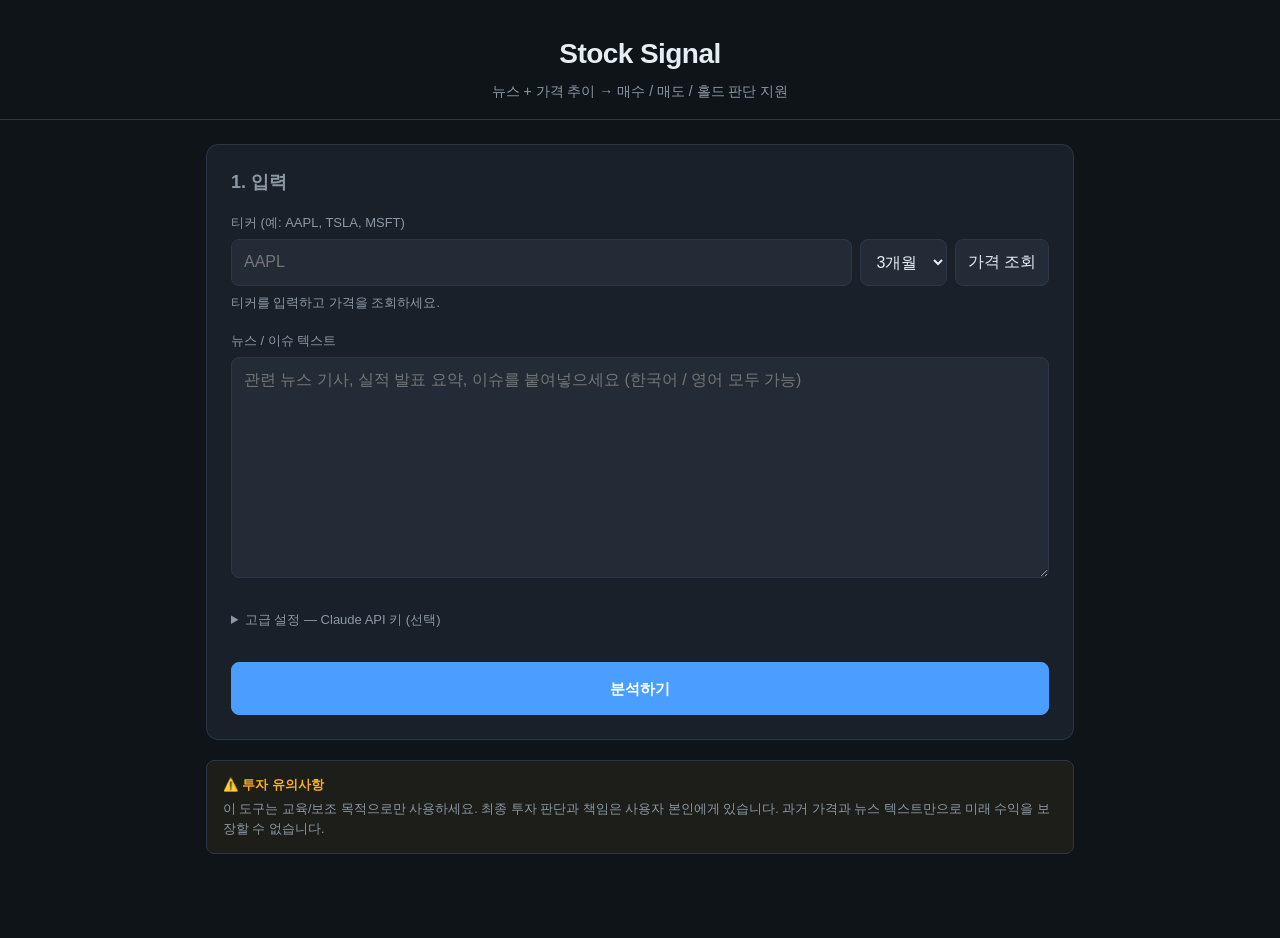
==== stock-app/index.html @ 74fdb63a "Add stock-app scaffolding; move history app into history-app/ - stock-app/: 티커 자동 조회(Yahoo Finance +" ====
<!DOCTYPE html>
<html lang="ko">
<head>
  <meta charset="UTF-8" />
  <meta name="viewport" content="width=device-width, initial-scale=1.0" />
  <title>Stock Signal — 매수/매도/홀드 판단 도우미</title>
  <link rel="stylesheet" href="styles.css" />
</head>
<body>
  <header class="site-header">
    <h1>Stock Signal</h1>
    <p class="tagline">뉴스 + 가격 추이 → 매수 / 매도 / 홀드 판단 지원</p>
  </header>

  <main class="container">
    <section class="card" id="input-card">
      <h2>1. 입력</h2>

      <div class="field">
        <label for="ticker">티커 (예: AAPL, TSLA, MSFT)</label>
        <div class="row">
          <input id="ticker" type="text" placeholder="AAPL" autocomplete="off" />
          <select id="range">
            <option value="1mo">1개월</option>
            <option value="3mo" selected>3개월</option>
            <option value="6mo">6개월</option>
            <option value="1y">1년</option>
          </select>
          <button id="fetch-btn" type="button">가격 조회</button>
        </div>
        <p class="hint" id="price-status">티커를 입력하고 가격을 조회하세요.</p>
      </div>

      <div class="field" id="price-preview" hidden>
        <label>가격 요약</label>
        <div class="price-summary" id="price-summary"></div>
      </div>

      <div class="field">
        <label for="news">뉴스 / 이슈 텍스트</label>
        <textarea id="news" rows="8" placeholder="관련 뉴스 기사, 실적 발표 요약, 이슈를 붙여넣으세요 (한국어 / 영어 모두 가능)"></textarea>
      </div>

      <details class="field">
        <summary>고급 설정 — Claude API 키 (선택)</summary>
        <p class="hint">
          API 키가 있으면 규칙 기반 신호에 더해 Claude의 독립 판단을 앙상블합니다.
          키는 브라우저 localStorage에만 저장되며 Anthropic 이외 어디에도 전송되지 않습니다.
          <a href="https://console.anthropic.com/settings/keys" target="_blank" rel="noopener">API 키 발급</a>
        </p>
        <div class="row">
          <input id="api-key" type="password" placeholder="sk-ant-..." autocomplete="off" />
          <select id="model">
            <option value="claude-haiku-4-5-20251001" selected>Haiku 4.5 (빠름/저렴)</option>
            <option value="claude-sonnet-5">Sonnet 5 (더 정밀)</option>
          </select>
          <button id="save-key-btn" type="button" class="secondary">저장</button>
          <button id="clear-key-btn" type="button" class="secondary">삭제</button>
        </div>
        <p class="hint" id="key-status"></p>
      </details>

      <button id="analyze-btn" type="button" class="primary big">분석하기</button>
    </section>

    <section class="card" id="result-card" hidden>
      <h2>2. 결과</h2>

      <div id="final-verdict" class="verdict"></div>

      <div class="two-col">
        <div class="engine-block" id="rule-block">
          <h3>규칙 기반 신호</h3>
          <div class="engine-signal" id="rule-signal"></div>
          <ul class="reasons" id="rule-reasons"></ul>
        </div>
        <div class="engine-block" id="claude-block">
          <h3>Claude 판단</h3>
          <div class="engine-signal" id="claude-signal"></div>
          <div class="reasons" id="claude-reasons"></div>
        </div>
      </div>

      <details class="field">
        <summary>기술적 지표 원본값</summary>
        <div id="raw-indicators"></div>
      </details>
    </section>

    <section class="disclaimer">
      <strong>⚠️ 투자 유의사항</strong>
      이 도구는 교육/보조 목적으로만 사용하세요. 최종 투자 판단과 책임은 사용자 본인에게 있습니다.
      과거 가격과 뉴스 텍스트만으로 미래 수익을 보장할 수 없습니다.
    </section>
  </main>

  <script src="app.js"></script>
</body>
</html>
---- stock-app/styles.css ----
:root {
  --bg: #0f1419;
  --panel: #1a2029;
  --panel-2: #232b37;
  --border: #2d3646;
  --text: #e6edf3;
  --muted: #8b98a5;
  --accent: #4a9eff;
  --buy: #00c853;
  --sell: #ff3b30;
  --hold: #ffb020;
  --danger: #ff3b30;
}

* { box-sizing: border-box; }

body {
  margin: 0;
  font-family: -apple-system, BlinkMacSystemFont, "Segoe UI", "Noto Sans KR", Roboto, sans-serif;
  background: var(--bg);
  color: var(--text);
  line-height: 1.55;
}

.site-header {
  padding: 32px 20px 16px;
  text-align: center;
  border-bottom: 1px solid var(--border);
}

.site-header h1 {
  margin: 0;
  font-size: 28px;
  letter-spacing: -0.02em;
}

.tagline {
  margin: 6px 0 0;
  color: var(--muted);
  font-size: 14px;
}

.container {
  max-width: 900px;
  margin: 24px auto;
  padding: 0 16px 60px;
}

.card {
  background: var(--panel);
  border: 1px solid var(--border);
  border-radius: 12px;
  padding: 24px;
  margin-bottom: 20px;
}

.card h2 {
  margin: 0 0 16px;
  font-size: 18px;
  color: var(--muted);
  font-weight: 600;
}

.field {
  margin-bottom: 18px;
}

.field label {
  display: block;
  font-size: 13px;
  color: var(--muted);
  margin-bottom: 6px;
}

.row {
  display: flex;
  gap: 8px;
  flex-wrap: wrap;
}

.row > * { flex: 0 0 auto; }
.row > input[type="text"],
.row > input[type="password"] { flex: 1 1 200px; min-width: 0; }

input, select, textarea, button {
  font: inherit;
  color: var(--text);
  background: var(--panel-2);
  border: 1px solid var(--border);
  border-radius: 8px;
  padding: 10px 12px;
  outline: none;
}

input:focus, select:focus, textarea:focus {
  border-color: var(--accent);
}

textarea {
  width: 100%;
  resize: vertical;
  font-family: inherit;
}

button {
  cursor: pointer;
  background: var(--panel-2);
  transition: background 0.15s, transform 0.05s;
}

button:hover { background: #2c3748; }
button:active { transform: translateY(1px); }
button:disabled { opacity: 0.5; cursor: not-allowed; }

button.primary {
  background: var(--accent);
  color: #fff;
  border-color: var(--accent);
  font-weight: 600;
}
button.primary:hover { background: #3a8ae0; }

button.secondary {
  background: transparent;
}

button.big {
  width: 100%;
  padding: 14px;
  font-size: 15px;
  margin-top: 8px;
}

.hint {
  margin: 8px 0 0;
  color: var(--muted);
  font-size: 12.5px;
}

.hint a { color: var(--accent); }

.price-summary {
  background: var(--panel-2);
  border: 1px solid var(--border);
  border-radius: 8px;
  padding: 12px 14px;
  font-family: ui-monospace, "SF Mono", Menlo, monospace;
  font-size: 13px;
  white-space: pre-wrap;
}

.verdict {
  padding: 20px;
  border-radius: 10px;
  text-align: center;
  margin-bottom: 20px;
  border: 1px solid var(--border);
  background: var(--panel-2);
}

.verdict .label {
  font-size: 12px;
  color: var(--muted);
  text-transform: uppercase;
  letter-spacing: 0.08em;
}

.verdict .signal {
  font-size: 40px;
  font-weight: 700;
  margin: 6px 0;
  letter-spacing: -0.01em;
}

.verdict .confidence {
  font-size: 14px;
  color: var(--muted);
}

.verdict .summary-line {
  margin-top: 10px;
  font-size: 14px;
  color: var(--text);
}

.signal.buy, .engine-signal.buy { color: var(--buy); }
.signal.sell, .engine-signal.sell { color: var(--sell); }
.signal.hold, .engine-signal.hold { color: var(--hold); }

.two-col {
  display: grid;
  grid-template-columns: 1fr 1fr;
  gap: 16px;
  margin-bottom: 16px;
}

@media (max-width: 640px) {
  .two-col { grid-template-columns: 1fr; }
}

.engine-block {
  background: var(--panel-2);
  border: 1px solid var(--border);
  border-radius: 10px;
  padding: 16px;
}

.engine-block h3 {
  margin: 0 0 10px;
  font-size: 14px;
  color: var(--muted);
  font-weight: 600;
}

.engine-signal {
  font-size: 22px;
  font-weight: 700;
  margin-bottom: 8px;
}

.reasons {
  margin: 8px 0 0;
  padding-left: 18px;
  font-size: 13.5px;
  color: var(--text);
}

.reasons li { margin-bottom: 4px; }

.disclaimer {
  border: 1px solid var(--border);
  border-radius: 8px;
  padding: 14px 16px;
  background: rgba(255, 176, 32, 0.06);
  color: var(--muted);
  font-size: 12.5px;
  line-height: 1.6;
}

.disclaimer strong { display: block; color: var(--hold); margin-bottom: 4px; }

details summary {
  cursor: pointer;
  color: var(--muted);
  font-size: 13px;
  padding: 6px 0;
  user-select: none;
}
details[open] summary { margin-bottom: 8px; }

#raw-indicators {
  font-family: ui-monospace, "SF Mono", Menlo, monospace;
  font-size: 12px;
  background: var(--panel-2);
  border: 1px solid var(--border);
  border-radius: 8px;
  padding: 12px;
  white-space: pre-wrap;
}

.error {
  color: var(--danger);
  font-size: 13px;
  margin-top: 8px;
}
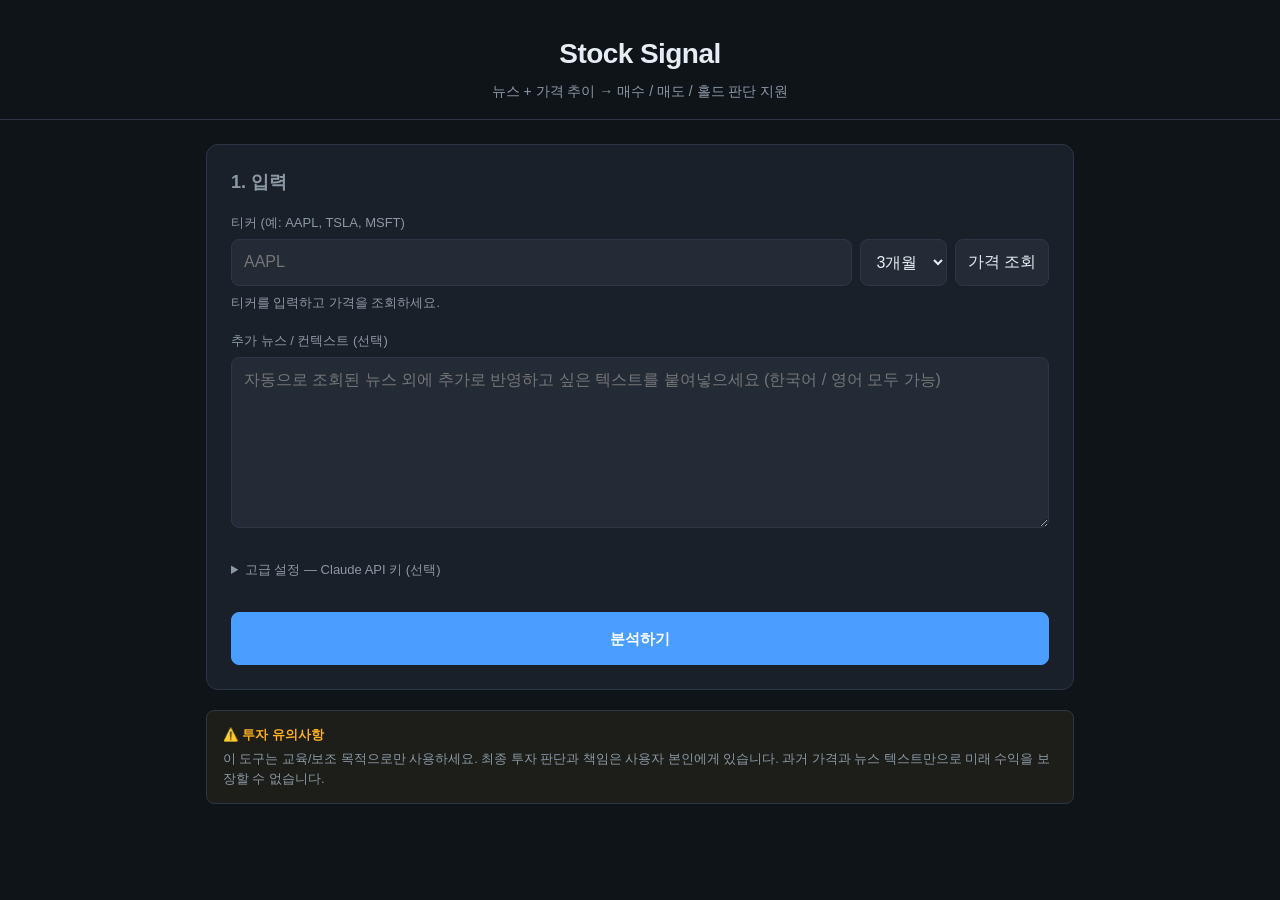
==== commit ffebcdc7: "Add candlestick chart, auto news, fundamental stats + Pages deploy - 라인 → 캔들스틱 차트로 변경 (OHLC), SMA 색상" ====
--- a/stock-app/index.html
+++ b/stock-app/index.html
@@ -36,9 +36,36 @@
         <div class="price-summary" id="price-summary"></div>
       </div>
 
+      <div class="field" id="chart-container" hidden>
+        <label>가격 & 지표 차트</label>
+        <div class="chart-wrapper">
+          <svg id="price-chart" viewBox="0 0 800 360" xmlns="http://www.w3.org/2000/svg" role="img" aria-label="가격 및 지표 차트"></svg>
+        </div>
+        <div class="chart-legend">
+          <span class="legend-item"><span class="dot" style="background: var(--accent)"></span>종가</span>
+          <span class="legend-item"><span class="dot" style="background: #38bdf8"></span>SMA20</span>
+          <span class="legend-item"><span class="dot" style="background: #fbbf24"></span>SMA50</span>
+          <span class="legend-item"><span class="dot" style="background: var(--buy)"></span>상승 캔들</span>
+          <span class="legend-item"><span class="dot" style="background: var(--sell)"></span>하락 캔들</span>
+          <span class="legend-item"><span class="dot" style="background: #a78bfa"></span>RSI(14)</span>
+        </div>
+      </div>
+
+      <div class="field" id="stats-card" hidden>
+        <label>핵심 지표 (자동 조회)</label>
+        <div class="news-status" id="stats-status"></div>
+        <div class="stats-grid" id="stats-grid"></div>
+      </div>
+
+      <div class="field" id="auto-news" hidden>
+        <label>관련 뉴스 (자동 조회)</label>
+        <div class="news-status" id="news-auto-status"></div>
+        <ul class="news-list" id="news-list"></ul>
+      </div>
+
       <div class="field">
-        <label for="news">뉴스 / 이슈 텍스트</label>
-        <textarea id="news" rows="8" placeholder="관련 뉴스 기사, 실적 발표 요약, 이슈를 붙여넣으세요 (한국어 / 영어 모두 가능)"></textarea>
+        <label for="news">추가 뉴스 / 컨텍스트 (선택)</label>
+        <textarea id="news" rows="6" placeholder="자동으로 조회된 뉴스 외에 추가로 반영하고 싶은 텍스트를 붙여넣으세요 (한국어 / 영어 모두 가능)"></textarea>
       </div>
 
       <details class="field">
--- a/stock-app/styles.css
+++ b/stock-app/styles.css
@@ -263,3 +263,123 @@
   font-size: 13px;
   margin-top: 8px;
 }
+
+.chart-wrapper {
+  background: var(--panel-2);
+  border: 1px solid var(--border);
+  border-radius: 8px;
+  padding: 8px 6px 4px;
+  overflow: hidden;
+}
+.chart-wrapper svg { width: 100%; height: auto; display: block; }
+.chart-wrapper .grid { stroke: var(--border); stroke-width: 1; }
+.chart-wrapper .grid.ref { stroke: #3a4655; stroke-dasharray: 3 3; }
+.chart-wrapper .axis-divider { stroke: var(--border); stroke-width: 1; }
+.chart-wrapper .line {
+  fill: none;
+  stroke-width: 1.6;
+  stroke-linejoin: round;
+  stroke-linecap: round;
+  vector-effect: non-scaling-stroke;
+}
+.chart-wrapper .line.price { stroke: var(--accent); stroke-width: 2; }
+.chart-wrapper .line.sma20 { stroke: #38bdf8; stroke-dasharray: 4 3; }
+.chart-wrapper .line.sma50 { stroke: #fbbf24; stroke-dasharray: 5 4; }
+.chart-wrapper .line.rsi { stroke: #a78bfa; }
+.chart-wrapper .last-point { fill: var(--accent); stroke: var(--bg); stroke-width: 2; }
+.chart-wrapper .wick { stroke-width: 1; }
+.chart-wrapper .wick.candle-bull { stroke: var(--buy); }
+.chart-wrapper .wick.candle-bear { stroke: var(--sell); }
+.chart-wrapper .body.candle-bull { fill: var(--buy); }
+.chart-wrapper .body.candle-bear { fill: var(--sell); }
+.chart-wrapper .y-label,
+.chart-wrapper .x-label,
+.chart-wrapper .section-label {
+  fill: var(--muted);
+  font-size: 10px;
+  font-family: ui-monospace, "SF Mono", Menlo, monospace;
+}
+
+.chart-legend {
+  display: flex;
+  gap: 14px;
+  flex-wrap: wrap;
+  margin-top: 8px;
+  font-size: 12px;
+  color: var(--muted);
+}
+.chart-legend .legend-item { display: inline-flex; align-items: center; }
+.chart-legend .dot {
+  display: inline-block;
+  width: 10px;
+  height: 10px;
+  border-radius: 50%;
+  margin-right: 5px;
+}
+
+.news-status {
+  font-size: 12.5px;
+  color: var(--muted);
+  margin-bottom: 8px;
+}
+.news-list {
+  list-style: none;
+  padding: 0;
+  margin: 0;
+  max-height: 260px;
+  overflow-y: auto;
+  background: var(--panel-2);
+  border: 1px solid var(--border);
+  border-radius: 8px;
+}
+.news-list li {
+  padding: 10px 12px;
+  border-bottom: 1px solid var(--border);
+  font-size: 13px;
+  line-height: 1.45;
+}
+.news-list li:last-child { border-bottom: none; }
+.news-list a {
+  color: var(--text);
+  text-decoration: none;
+}
+.news-list a:hover { color: var(--accent); text-decoration: underline; }
+.news-list .news-meta {
+  display: block;
+  margin-top: 4px;
+  color: var(--muted);
+  font-size: 11.5px;
+}
+
+.stats-grid {
+  display: grid;
+  grid-template-columns: repeat(auto-fill, minmax(140px, 1fr));
+  gap: 8px;
+  background: var(--panel-2);
+  border: 1px solid var(--border);
+  border-radius: 8px;
+  padding: 12px;
+}
+.stats-grid .stat {
+  padding: 6px 8px;
+  border-radius: 6px;
+}
+.stats-grid .stat-label {
+  font-size: 11px;
+  color: var(--muted);
+  text-transform: uppercase;
+  letter-spacing: 0.04em;
+  margin-bottom: 2px;
+}
+.stats-grid .stat-value {
+  font-size: 15px;
+  font-weight: 600;
+  color: var(--text);
+}
+.stats-grid .stat-value .up { color: var(--buy); }
+.stats-grid .stat-value .down { color: var(--sell); }
+.stats-grid .stat-hint {
+  font-size: 11px;
+  color: var(--muted);
+  margin-top: 1px;
+}
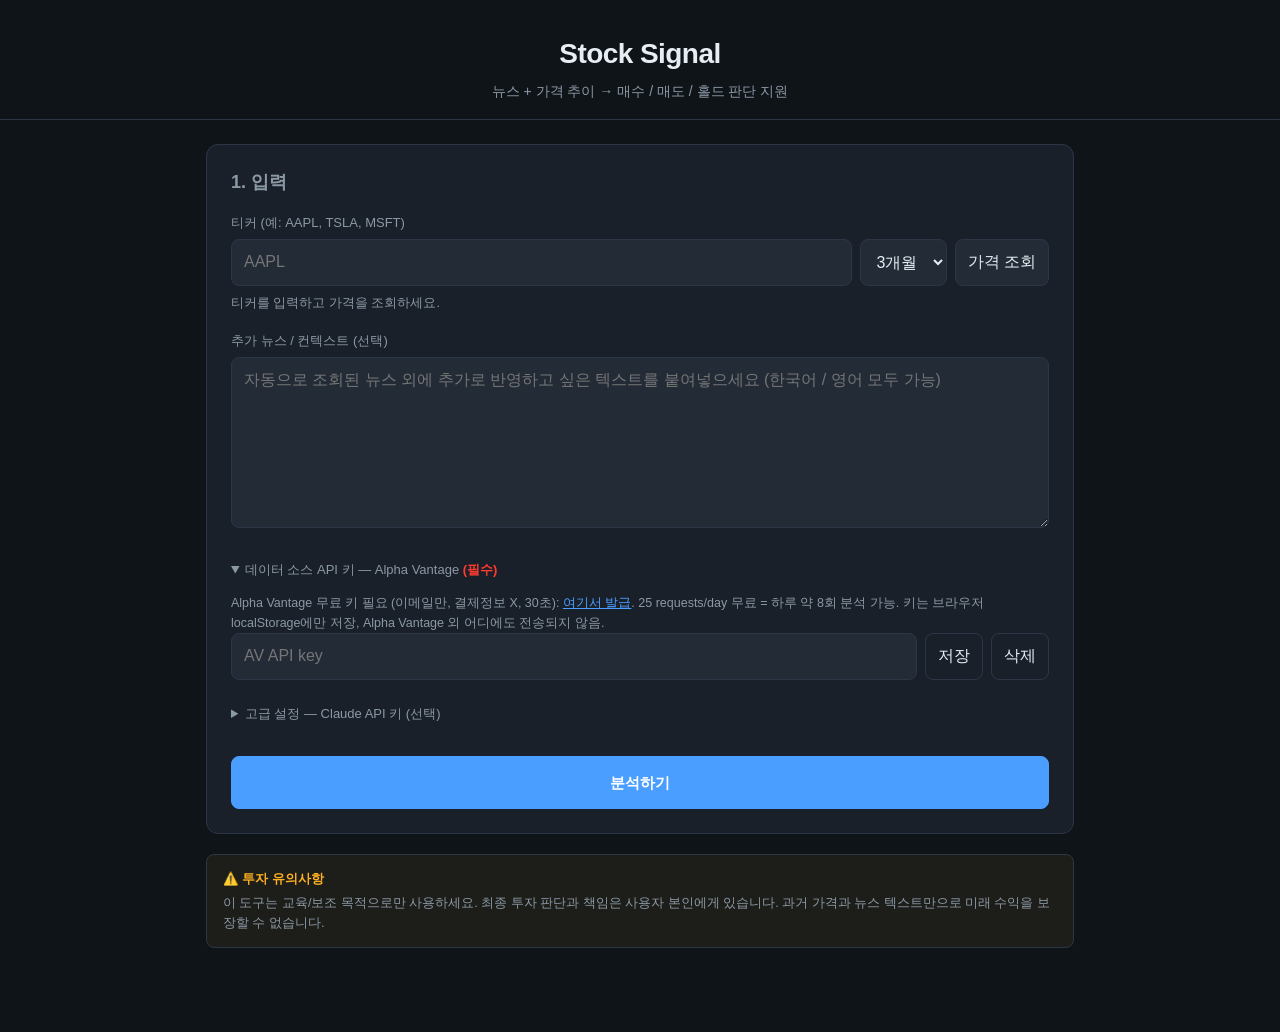
==== commit 29f79eec: "Pivot data source to Alpha Vantage (CORS-native, no proxy) 기존 Yahoo Finance + CORS 프록시 6개 폴백 구조가 모바일" ====
--- a/stock-app/index.html
+++ b/stock-app/index.html
@@ -68,6 +68,22 @@
         <textarea id="news" rows="6" placeholder="자동으로 조회된 뉴스 외에 추가로 반영하고 싶은 텍스트를 붙여넣으세요 (한국어 / 영어 모두 가능)"></textarea>
       </div>
 
+      <details class="field" open>
+        <summary>데이터 소스 API 키 — Alpha Vantage <strong style="color:var(--sell)">(필수)</strong></summary>
+        <p class="hint">
+          Alpha Vantage 무료 키 필요 (이메일만, 결제정보 X, 30초):
+          <a href="https://www.alphavantage.co/support/#api-key" target="_blank" rel="noopener">여기서 발급</a>.
+          25 requests/day 무료 = 하루 약 8회 분석 가능.
+          키는 브라우저 localStorage에만 저장, Alpha Vantage 외 어디에도 전송되지 않음.
+        </p>
+        <div class="row">
+          <input id="av-key" type="password" placeholder="AV API key" autocomplete="off" />
+          <button id="save-av-btn" type="button" class="secondary">저장</button>
+          <button id="clear-av-btn" type="button" class="secondary">삭제</button>
+        </div>
+        <p class="hint" id="av-key-status"></p>
+      </details>
+
       <details class="field">
         <summary>고급 설정 — Claude API 키 (선택)</summary>
         <p class="hint">
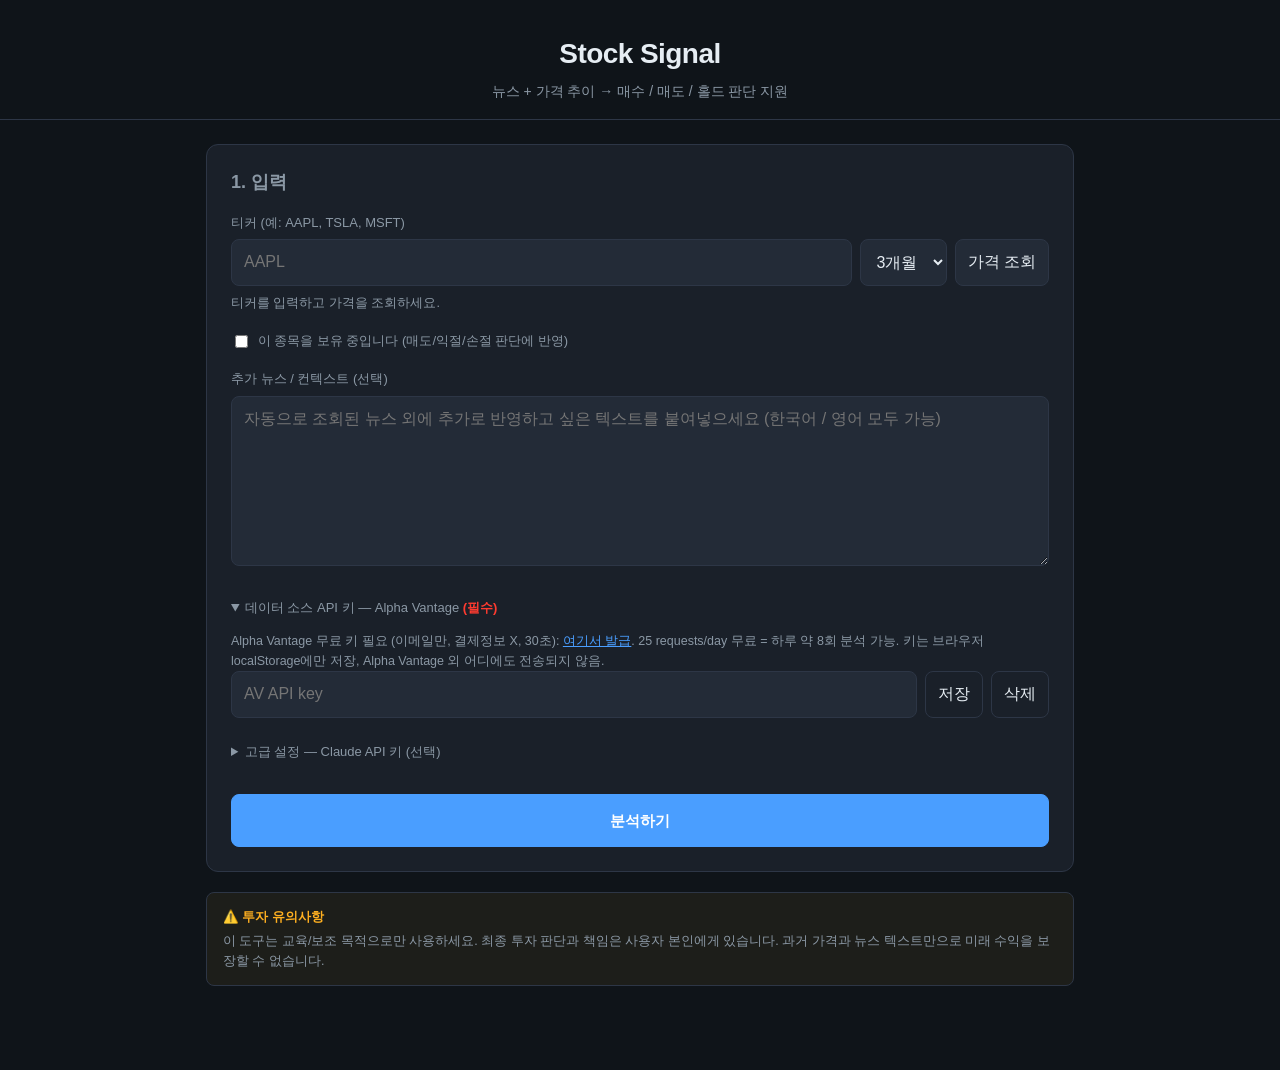
==== commit ee3e4f9e: "Add position tracking + P&L + position-aware action - 티커별 매수가/수량/매수일 localStorage 저장, 자동 로드 - P&L 카드" ====
--- a/stock-app/index.html
+++ b/stock-app/index.html
@@ -15,6 +15,11 @@
   <main class="container">
     <section class="card" id="input-card">
       <h2>1. 입력</h2>
+
+      <div class="field" id="watchlist-field" hidden>
+        <label>최근 조회한 티커</label>
+        <div id="watchlist-chips" class="chip-row"></div>
+      </div>
 
       <div class="field">
         <label for="ticker">티커 (예: AAPL, TSLA, MSFT)</label>
@@ -39,7 +44,7 @@
       <div class="field" id="chart-container" hidden>
         <label>가격 & 지표 차트</label>
         <div class="chart-wrapper">
-          <svg id="price-chart" viewBox="0 0 800 360" xmlns="http://www.w3.org/2000/svg" role="img" aria-label="가격 및 지표 차트"></svg>
+          <svg id="price-chart" viewBox="0 0 800 420" xmlns="http://www.w3.org/2000/svg" role="img" aria-label="가격 및 지표 차트"></svg>
         </div>
         <div class="chart-legend">
           <span class="legend-item"><span class="dot" style="background: var(--accent)"></span>종가</span>
@@ -48,7 +53,38 @@
           <span class="legend-item"><span class="dot" style="background: var(--buy)"></span>상승 캔들</span>
           <span class="legend-item"><span class="dot" style="background: var(--sell)"></span>하락 캔들</span>
           <span class="legend-item"><span class="dot" style="background: #a78bfa"></span>RSI(14)</span>
+          <span class="legend-item"><span class="dot" style="background: var(--muted)"></span>거래량</span>
         </div>
+      </div>
+
+      <div class="field" id="position-card">
+        <label>
+          <input type="checkbox" id="has-position" style="vertical-align: middle; margin-right: 6px" />
+          이 종목을 보유 중입니다 (매도/익절/손절 판단에 반영)
+        </label>
+        <div id="position-inputs" hidden>
+          <div class="row" style="margin-top: 8px">
+            <div style="flex: 1 1 130px; min-width: 0">
+              <label class="sublabel" for="entry-price">매수가</label>
+              <input id="entry-price" type="number" step="any" placeholder="150.00" />
+            </div>
+            <div style="flex: 1 1 100px; min-width: 0">
+              <label class="sublabel" for="quantity">수량 (선택)</label>
+              <input id="quantity" type="number" step="any" placeholder="10" />
+            </div>
+            <div style="flex: 1 1 140px; min-width: 0">
+              <label class="sublabel" for="entry-date">매수일 (선택)</label>
+              <input id="entry-date" type="date" />
+            </div>
+            <button id="save-position-btn" type="button" class="secondary" style="align-self: flex-end">저장</button>
+          </div>
+          <p class="hint" id="position-status"></p>
+        </div>
+      </div>
+
+      <div class="field" id="pnl-card" hidden>
+        <label>내 포지션 P&amp;L</label>
+        <div id="pnl-content" class="pnl-content"></div>
       </div>
 
       <div class="field" id="stats-card" hidden>
--- a/stock-app/styles.css
+++ b/stock-app/styles.css
@@ -383,3 +383,250 @@
   color: var(--muted);
   margin-top: 1px;
 }
+
+.chart-wrapper .wick { stroke-width: 1; }
+.chart-wrapper .vol-bar { stroke: none; opacity: 0.7; }
+.chart-wrapper .vol-bar.vol-bull { fill: var(--buy); }
+.chart-wrapper .vol-bar.vol-bear { fill: var(--sell); }
+
+.analyst-bar-row {
+  grid-column: 1 / -1;
+  padding: 6px 8px;
+}
+.analyst-bar {
+  display: flex;
+  height: 22px;
+  border-radius: 4px;
+  overflow: hidden;
+  margin: 6px 0 4px;
+  background: var(--panel);
+  border: 1px solid var(--border);
+}
+.analyst-bar .ab-seg {
+  display: flex;
+  align-items: center;
+  justify-content: center;
+  font-size: 11px;
+  color: #fff;
+  font-weight: 600;
+  min-width: 0;
+  overflow: hidden;
+}
+.analyst-bar .ab-buy { background: var(--buy); }
+.analyst-bar .ab-hold { background: var(--hold); color: #111; }
+.analyst-bar .ab-sell { background: var(--sell); }
+.analyst-bar-legend {
+  display: flex;
+  gap: 12px;
+  font-size: 11px;
+  color: var(--muted);
+}
+.analyst-bar-legend .dot {
+  display: inline-block;
+  width: 8px;
+  height: 8px;
+  border-radius: 50%;
+  margin-right: 4px;
+  vertical-align: 0;
+}
+
+.chip-row {
+  display: flex;
+  gap: 6px;
+  flex-wrap: wrap;
+}
+.chip {
+  background: var(--panel-2);
+  border: 1px solid var(--border);
+  color: var(--text);
+  padding: 6px 12px;
+  border-radius: 999px;
+  font-size: 13px;
+  font-weight: 600;
+  cursor: pointer;
+  transition: background 0.15s, border-color 0.15s;
+}
+.chip:hover { background: #2c3748; border-color: var(--accent); }
+
+.signal .signal-en {
+  font-size: 18px;
+  color: var(--muted);
+  font-weight: 500;
+  margin-left: 4px;
+}
+.conf-row {
+  display: flex;
+  align-items: center;
+  gap: 10px;
+  margin: 8px 0 4px;
+  justify-content: center;
+}
+.conf-label { font-size: 14px; color: var(--muted); min-width: 90px; text-align: right; }
+.conf-bar {
+  flex: 0 1 200px;
+  height: 8px;
+  background: var(--panel);
+  border: 1px solid var(--border);
+  border-radius: 4px;
+  overflow: hidden;
+}
+.conf-bar-fill {
+  height: 100%;
+  transition: width 0.3s;
+}
+.conf-bar-fill.buy { background: var(--buy); }
+.conf-bar-fill.sell { background: var(--sell); }
+.conf-bar-fill.hold { background: var(--hold); }
+
+.drivers-grid {
+  display: grid;
+  grid-template-columns: 1fr 1fr;
+  gap: 10px;
+  margin: 14px 0 8px;
+  text-align: left;
+}
+@media (max-width: 640px) {
+  .drivers-grid { grid-template-columns: 1fr; }
+}
+.drivers-block {
+  background: var(--panel);
+  border: 1px solid var(--border);
+  border-radius: 8px;
+  padding: 10px 12px;
+}
+.drivers-block h4 {
+  margin: 0 0 6px;
+  font-size: 13px;
+  font-weight: 600;
+}
+.drivers-block.support h4 { color: var(--buy); }
+.drivers-block.risk h4 { color: var(--sell); }
+.drivers-block ul {
+  margin: 0;
+  padding-left: 18px;
+  font-size: 12.5px;
+  line-height: 1.5;
+}
+.drivers-block li { margin-bottom: 3px; }
+
+.recheck-hint {
+  margin-top: 10px;
+  font-size: 12.5px;
+  color: var(--muted);
+  padding-top: 10px;
+  border-top: 1px dashed var(--border);
+}
+.recheck-hint strong { color: var(--text); }
+
+.verdict-narrative {
+  background: rgba(74, 158, 255, 0.05);
+  border: 1px solid var(--border);
+  border-left: 3px solid var(--accent);
+  border-radius: 6px;
+  padding: 12px 14px;
+  margin: 14px 0 8px;
+  text-align: left;
+}
+.verdict-narrative h4 {
+  margin: 0 0 8px;
+  font-size: 12.5px;
+  font-weight: 600;
+  color: var(--muted);
+  display: flex;
+  align-items: center;
+  gap: 8px;
+}
+.verdict-narrative .narrative-source {
+  font-size: 10px;
+  font-weight: 500;
+  color: var(--accent);
+  background: rgba(74, 158, 255, 0.14);
+  padding: 2px 6px;
+  border-radius: 4px;
+  text-transform: uppercase;
+  letter-spacing: 0.04em;
+}
+.verdict-narrative p {
+  margin: 0;
+  font-size: 14px;
+  line-height: 1.65;
+  color: var(--text);
+}
+
+.sublabel {
+  display: block;
+  font-size: 11px;
+  color: var(--muted);
+  margin-bottom: 3px;
+}
+
+.pnl-content {
+  background: var(--panel-2);
+  border: 1px solid var(--border);
+  border-radius: 8px;
+  padding: 14px 16px;
+}
+.pnl-big {
+  display: flex;
+  align-items: baseline;
+  gap: 10px;
+  font-weight: 700;
+  padding-bottom: 10px;
+  border-bottom: 1px solid var(--border);
+  margin-bottom: 8px;
+}
+.pnl-big.up { color: var(--buy); }
+.pnl-big.down { color: var(--sell); }
+.pnl-big .pnl-arrow { font-size: 20px; }
+.pnl-big .pnl-pct { font-size: 26px; letter-spacing: -0.02em; }
+.pnl-big .pnl-abs { font-size: 14px; opacity: 0.85; }
+.pnl-rows { display: flex; flex-direction: column; gap: 4px; }
+.pnl-row {
+  display: flex;
+  justify-content: space-between;
+  align-items: center;
+  font-size: 13px;
+  color: var(--muted);
+}
+.pnl-row .up { color: var(--buy); font-weight: 600; }
+.pnl-row .down { color: var(--sell); font-weight: 600; }
+.pnl-hint {
+  margin-top: 10px;
+  padding: 8px 12px;
+  border-radius: 6px;
+  font-size: 12.5px;
+}
+.pnl-hint.danger { background: rgba(255, 59, 48, 0.10); color: var(--sell); border: 1px solid rgba(255, 59, 48, 0.3); }
+.pnl-hint.success { background: rgba(0, 200, 83, 0.10); color: var(--buy); border: 1px solid rgba(0, 200, 83, 0.3); }
+
+.position-action {
+  background: var(--panel);
+  border: 1px solid var(--border);
+  border-radius: 8px;
+  padding: 14px 16px;
+  margin: 14px 0 6px;
+  text-align: left;
+  border-left: 4px solid var(--muted);
+}
+.position-action.buy { border-left-color: var(--buy); }
+.position-action.sell { border-left-color: var(--sell); }
+.position-action.hold { border-left-color: var(--hold); }
+.position-action .pa-label {
+  font-size: 11px;
+  color: var(--muted);
+  text-transform: uppercase;
+  letter-spacing: 0.06em;
+}
+.position-action .pa-title {
+  font-size: 18px;
+  font-weight: 700;
+  margin: 4px 0 6px;
+}
+.position-action.buy .pa-title { color: var(--buy); }
+.position-action.sell .pa-title { color: var(--sell); }
+.position-action.hold .pa-title { color: var(--hold); }
+.position-action .pa-desc {
+  font-size: 13.5px;
+  line-height: 1.55;
+  color: var(--text);
+}
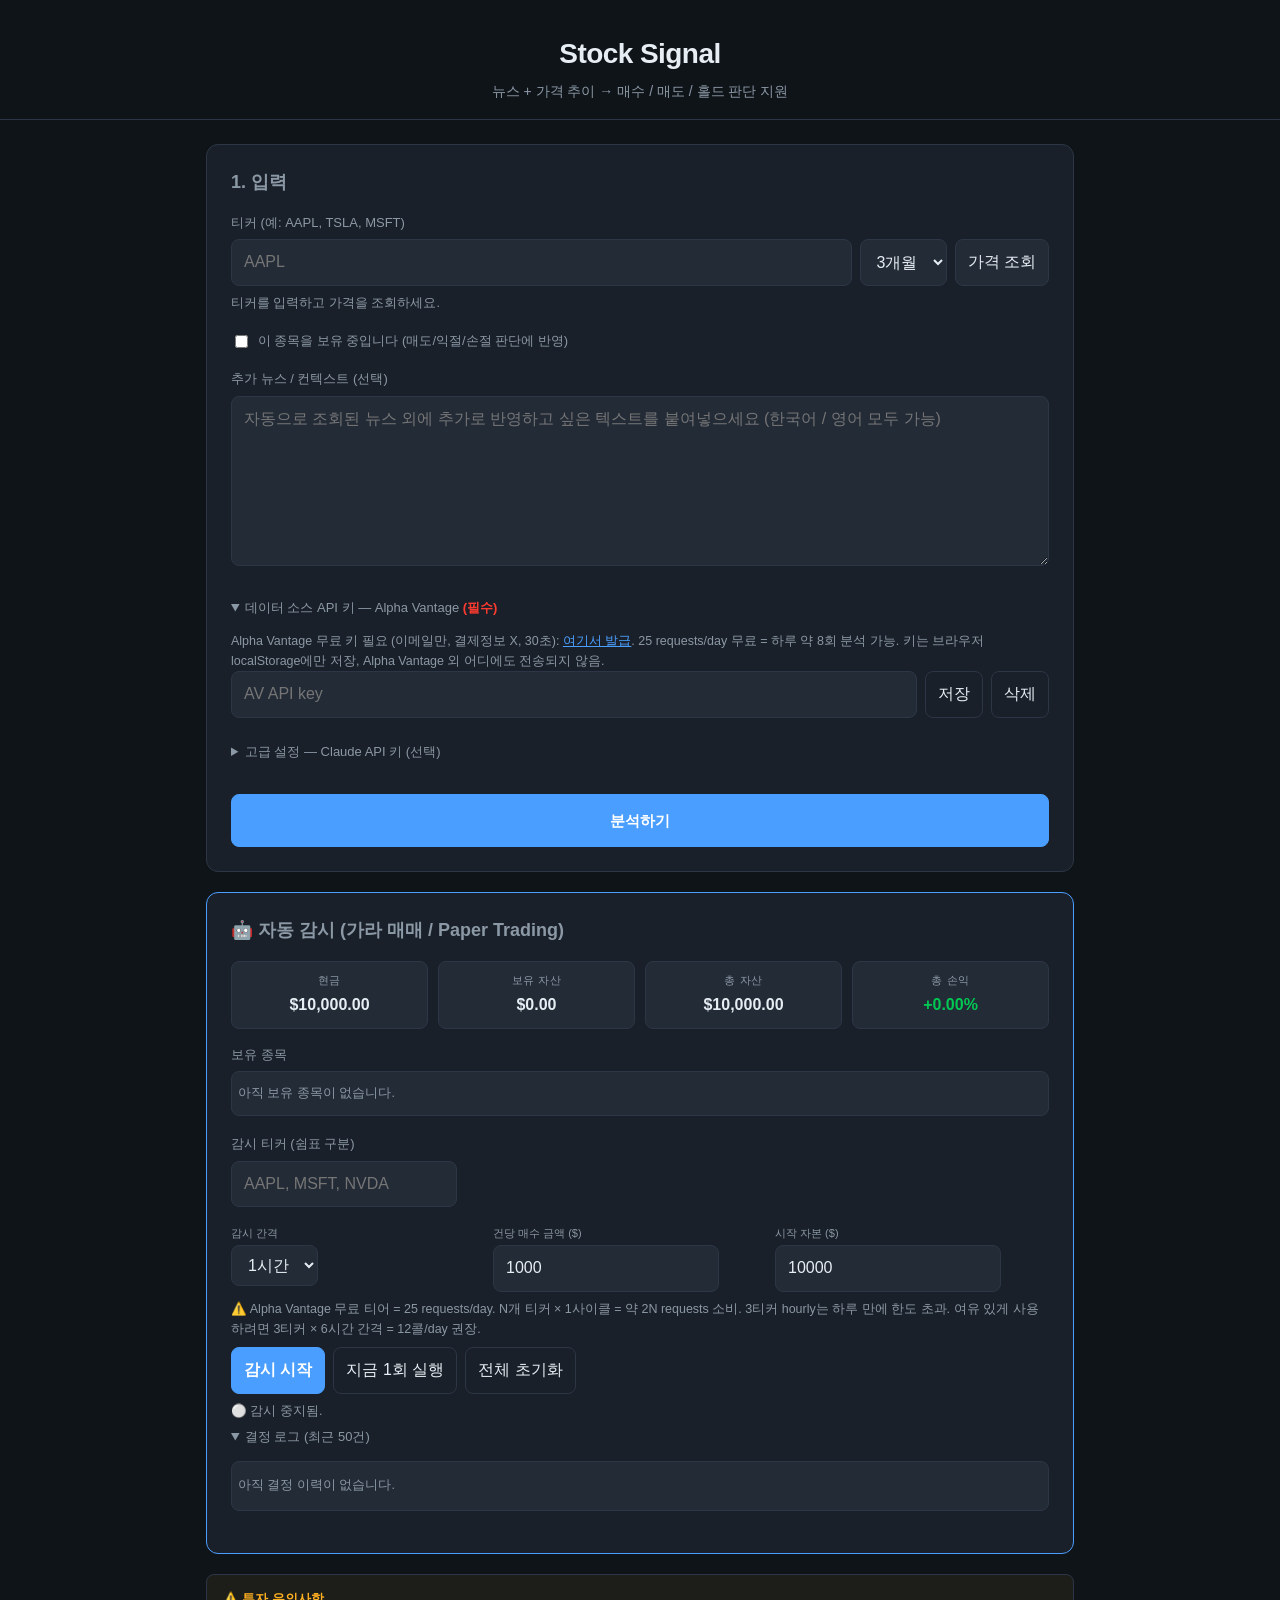
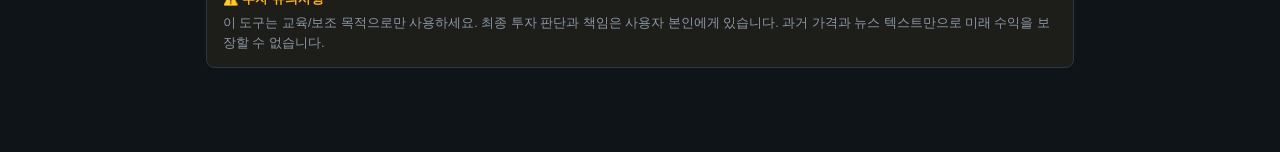
==== commit fe154b35: "Add auto-monitor paper trading system (multi-ticker hourly) - 포트폴리오: 현금/보유자산/총자산/총손익률 - 감시 티커 + 간격 +" ====
--- a/stock-app/index.html
+++ b/stock-app/index.html
@@ -142,6 +142,68 @@
       <button id="analyze-btn" type="button" class="primary big">분석하기</button>
     </section>
 
+    <section class="card monitor-card" id="monitor-section">
+      <h2>🤖 자동 감시 (가라 매매 / Paper Trading)</h2>
+
+      <div class="port-summary">
+        <div class="port-stat"><div class="port-label">현금</div><div class="port-value" id="port-cash">$10,000.00</div></div>
+        <div class="port-stat"><div class="port-label">보유 자산</div><div class="port-value" id="port-holdings-value">$0.00</div></div>
+        <div class="port-stat"><div class="port-label">총 자산</div><div class="port-value" id="port-total">$10,000.00</div></div>
+        <div class="port-stat"><div class="port-label">총 손익</div><div class="port-value" id="port-pnl">+0.00%</div></div>
+      </div>
+
+      <div class="field">
+        <label>보유 종목</label>
+        <div id="port-holdings-table" class="holdings-table"><p class="hint" style="margin:6px 0">아직 보유 종목이 없습니다.</p></div>
+      </div>
+
+      <div class="field">
+        <label for="monitor-tickers">감시 티커 (쉼표 구분)</label>
+        <input id="monitor-tickers" type="text" placeholder="AAPL, MSFT, NVDA" autocomplete="off" />
+      </div>
+
+      <div class="row">
+        <div style="flex: 1 1 100px; min-width: 0">
+          <label class="sublabel" for="monitor-interval">감시 간격</label>
+          <select id="monitor-interval">
+            <option value="15">15분</option>
+            <option value="30">30분</option>
+            <option value="60" selected>1시간</option>
+            <option value="120">2시간</option>
+            <option value="180">3시간</option>
+            <option value="360">6시간</option>
+          </select>
+        </div>
+        <div style="flex: 1 1 120px; min-width: 0">
+          <label class="sublabel" for="monitor-position-size">건당 매수 금액 ($)</label>
+          <input id="monitor-position-size" type="number" value="1000" min="1" step="1" />
+        </div>
+        <div style="flex: 1 1 120px; min-width: 0">
+          <label class="sublabel" for="monitor-initial-cash">시작 자본 ($)</label>
+          <input id="monitor-initial-cash" type="number" value="10000" min="1" step="1" />
+        </div>
+      </div>
+
+      <p class="hint">
+        ⚠️ Alpha Vantage 무료 티어 = 25 requests/day. N개 티커 × 1사이클 = 약 2N requests 소비.
+        3티커 hourly는 하루 만에 한도 초과. 여유 있게 사용하려면 3티커 × 6시간 간격 = 12콜/day 권장.
+      </p>
+
+      <div class="row" style="margin-top: 8px">
+        <button id="monitor-start-btn" type="button" class="primary">감시 시작</button>
+        <button id="monitor-stop-btn" type="button" class="secondary" hidden>감시 중지</button>
+        <button id="monitor-run-once-btn" type="button" class="secondary">지금 1회 실행</button>
+        <button id="monitor-reset-btn" type="button" class="secondary">전체 초기화</button>
+      </div>
+
+      <p class="hint" id="monitor-status">감시 대기 중.</p>
+
+      <details class="field" open>
+        <summary>결정 로그 (최근 50건)</summary>
+        <div id="monitor-log" class="monitor-log"></div>
+      </details>
+    </section>
+
     <section class="card" id="result-card" hidden>
       <h2>2. 결과</h2>
 
--- a/stock-app/styles.css
+++ b/stock-app/styles.css
@@ -630,3 +630,95 @@
   line-height: 1.55;
   color: var(--text);
 }
+
+/* ========================================================
+   Auto Monitor / Paper Trading section
+   ======================================================== */
+.monitor-card { border-color: var(--accent); }
+.port-summary {
+  display: grid;
+  grid-template-columns: repeat(4, 1fr);
+  gap: 10px;
+  margin-bottom: 16px;
+}
+@media (max-width: 640px) {
+  .port-summary { grid-template-columns: repeat(2, 1fr); }
+}
+.port-stat {
+  background: var(--panel-2);
+  border: 1px solid var(--border);
+  border-radius: 8px;
+  padding: 10px 12px;
+  text-align: center;
+}
+.port-label {
+  font-size: 11px;
+  color: var(--muted);
+  text-transform: uppercase;
+  letter-spacing: 0.05em;
+  margin-bottom: 4px;
+}
+.port-value {
+  font-size: 16px;
+  font-weight: 700;
+  color: var(--text);
+}
+.port-value.up { color: var(--buy); }
+.port-value.down { color: var(--sell); }
+
+.holdings-table {
+  background: var(--panel-2);
+  border: 1px solid var(--border);
+  border-radius: 8px;
+  padding: 6px;
+  overflow-x: auto;
+}
+.holdings-table-inner,
+.log-table {
+  width: 100%;
+  border-collapse: collapse;
+  font-size: 12.5px;
+}
+.holdings-table-inner th,
+.log-table th {
+  color: var(--muted);
+  font-size: 10.5px;
+  font-weight: 600;
+  text-transform: uppercase;
+  letter-spacing: 0.04em;
+  padding: 8px 6px;
+  text-align: left;
+  border-bottom: 1px solid var(--border);
+}
+.holdings-table-inner td,
+.log-table td {
+  padding: 8px 6px;
+  border-bottom: 1px solid var(--border);
+  vertical-align: middle;
+}
+.holdings-table-inner tr:last-child td,
+.log-table tr:last-child td {
+  border-bottom: none;
+}
+.holdings-table-inner .up,
+.log-table .up { color: var(--buy); font-weight: 600; }
+.holdings-table-inner .down,
+.log-table .down { color: var(--sell); font-weight: 600; }
+.log-table .log-act.up { color: var(--buy); }
+.log-table .log-act.down { color: var(--sell); }
+.log-table .log-act.err { color: var(--sell); font-weight: 600; }
+.log-table .log-act.muted { color: var(--muted); }
+.log-table .log-sig-buy { color: var(--buy); font-weight: 600; }
+.log-table .log-sig-sell { color: var(--sell); font-weight: 600; }
+.log-table .log-sig-hold { color: var(--hold); font-weight: 600; }
+.log-table .log-time { color: var(--muted); font-size: 11px; white-space: nowrap; }
+.log-table .log-reason { color: var(--muted); font-size: 11.5px; max-width: 240px; overflow: hidden; text-overflow: ellipsis; white-space: nowrap; }
+
+.monitor-log {
+  background: var(--panel-2);
+  border: 1px solid var(--border);
+  border-radius: 8px;
+  padding: 6px;
+  max-height: 400px;
+  overflow: auto;
+}
